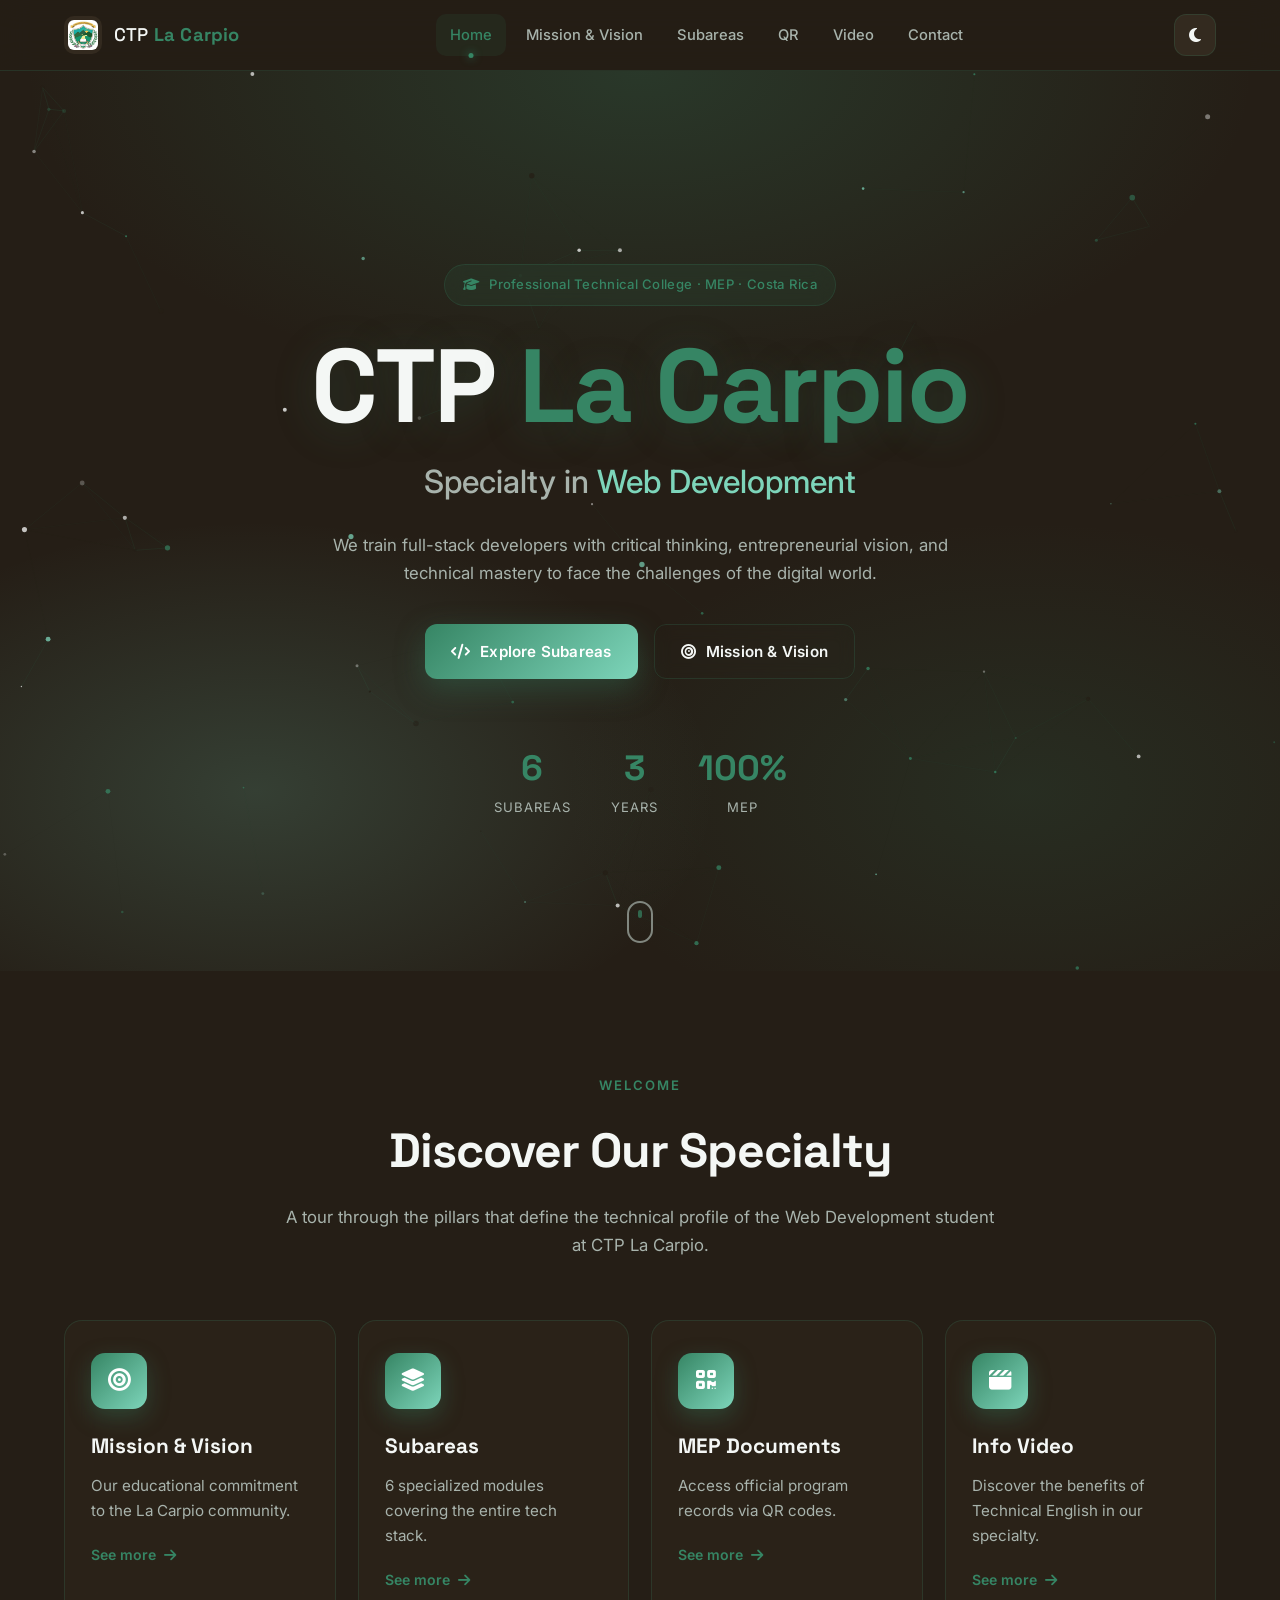
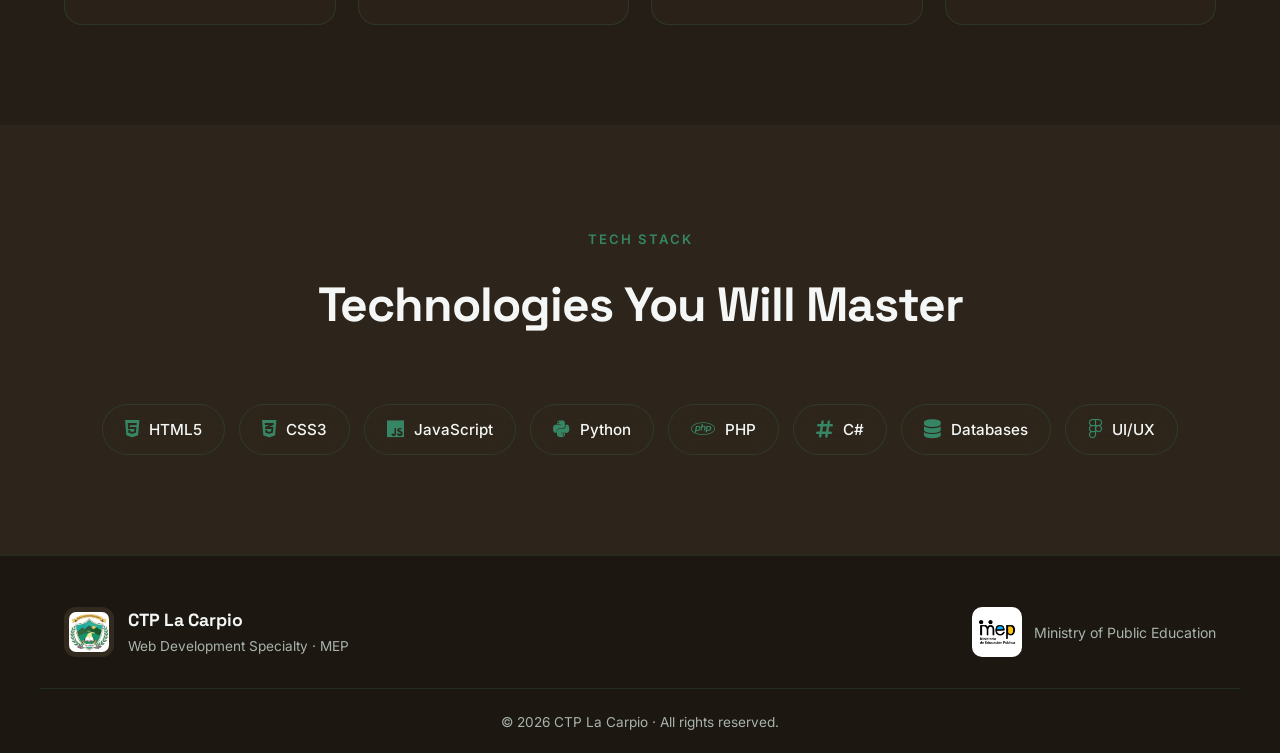
==== index.html @ 750e6f12 "main" ====
<!DOCTYPE html>
<html lang="en" data-theme="dark">
<head>
  <meta charset="UTF-8" />
  <meta name="viewport" content="width=device-width, initial-scale=1.0" />
  <meta name="description" content="CTP La Carpio — Web Development Specialty. Excellence in technical professional education in Costa Rica, certified by MEP." />
  <title>CTP La Carpio · Web Development</title>

  <!-- Safety Script: Forces content to show if AOS fails to load -->
  <script>document.documentElement.className += ' js-loaded';</script>
  <style>
    /* If AOS never initializes, make elements visible */
    html.js-loaded:not(.aos-init) [data-aos] { opacity: 1 !important; transform: none !important; }
  </style>

  <!-- Fonts -->
  <link rel="preconnect" href="https://fonts.googleapis.com" />
  <link rel="preconnect" href="https://fonts.gstatic.com" crossorigin />
  <link href="https://fonts.googleapis.com/css2?family=Inter:wght@300;400;500;600;700;800;900&family=Space+Grotesk:wght@500;700&display=swap" rel="stylesheet" />

  <!-- Font Awesome -->
  <link rel="stylesheet" href="https://cdnjs.cloudflare.com/ajax/libs/font-awesome/6.5.1/css/all.min.css" />

  <!-- AOS -->
  <link rel="stylesheet" href="https://unpkg.com/aos@2.3.1/dist/aos.css" />

  <link rel="stylesheet" href="css/style.css" />
</head>
<body>

  <!-- ============ NAVBAR ============ -->
  <header class="navbar" id="navbar">
    <div class="container nav-inner">
      <a href="index.html" class="brand">
        <img src="assets/logo-placeholder.png" alt="CTP La Carpio" class="brand-logo" onerror="this.style.display='none'"/>
        <span class="brand-text">CTP <strong>La Carpio</strong></span>
      </a>

      <nav class="nav-links" id="navLinks">
        <a href="index.html" class="nav-link active">Home</a>
        <a href="mision-vision.html" class="nav-link">Mission & Vision</a>
        <a href="subareas.html" class="nav-link">Subareas</a>
        <a href="qr.html" class="nav-link">QR</a>
        <a href="video.html" class="nav-link">Video</a>
        <a href="contacto.html" class="nav-link">Contact</a>
      </nav>

      <div class="nav-actions">
        <button class="theme-toggle" id="themeToggle" aria-label="Toggle theme">
          <i class="fa-solid fa-moon"></i>
        </button>
        <button class="hamburger" id="hamburger" aria-label="Menu">
          <span></span><span></span><span></span>
        </button>
      </div>
    </div>
  </header>

  <!-- ============ HERO ============ -->
  <section class="hero">
    <canvas id="particles" class="particles"></canvas>
    <div class="hero-gradient"></div>

    <div class="container hero-content">
      <p class="hero-eyebrow" data-aos="fade-down">
        <i class="fa-solid fa-graduation-cap"></i>
        Professional Technical College · MEP · Costa Rica
      </p>

      <h1 class="hero-title" data-aos="fade-up" data-aos-delay="100">
        CTP <span class="accent">La Carpio</span>
      </h1>

      <p class="hero-specialty" data-aos="fade-up" data-aos-delay="200">
        Specialty in <span class="accent-soft">Web Development</span>
      </p>

      <p class="hero-desc" data-aos="fade-up" data-aos-delay="300">
        We train full-stack developers with critical thinking, entrepreneurial vision, 
        and technical mastery to face the challenges of the digital world.
      </p>

      <div class="hero-cta" data-aos="fade-up" data-aos-delay="400">
        <a href="subareas.html" class="btn btn-primary">
          <i class="fa-solid fa-code"></i> Explore Subareas
        </a>
        <a href="mision-vision.html" class="btn btn-ghost">
          <i class="fa-solid fa-bullseye"></i> Mission & Vision
        </a>
      </div>

      <div class="hero-stats" data-aos="fade-up" data-aos-delay="500">
        <div class="stat"><span class="stat-num">6</span><span class="stat-label">Subareas</span></div>
        <div class="stat"><span class="stat-num">3</span><span class="stat-label">Years</span></div>
        <div class="stat"><span class="stat-num">100%</span><span class="stat-label">MEP</span></div>
      </div>
    </div>

    <div class="scroll-indicator">
      <span></span>
    </div>
  </section>

  <!-- ============ EXPLORE SECTION ============ -->
  <section class="section">
    <div class="container">
      <div class="section-head" data-aos="fade-up">
        <p class="kicker">Welcome</p>
        <h2 class="section-title">Discover Our Specialty</h2>
        <p class="section-sub">A tour through the pillars that define the technical profile of the Web Development student at CTP La Carpio.</p>
      </div>

      <div class="explore-grid">
        <a href="mision-vision.html" class="explore-card" data-aos="fade-up" data-aos-delay="0">
          <div class="explore-icon"><i class="fa-solid fa-bullseye"></i></div>
          <h3>Mission & Vision</h3>
          <p>Our educational commitment to the La Carpio community.</p>
          <span class="explore-link">See more <i class="fa-solid fa-arrow-right"></i></span>
        </a>
        <a href="subareas.html" class="explore-card" data-aos="fade-up" data-aos-delay="100">
          <div class="explore-icon"><i class="fa-solid fa-layer-group"></i></div>
          <h3>Subareas</h3>
          <p>6 specialized modules covering the entire tech stack.</p>
          <span class="explore-link">See more <i class="fa-solid fa-arrow-right"></i></span>
        </a>
        <a href="qr.html" class="explore-card" data-aos="fade-up" data-aos-delay="200">
          <div class="explore-icon"><i class="fa-solid fa-qrcode"></i></div>
          <h3>MEP Documents</h3>
          <p>Access official program records via QR codes.</p>
          <span class="explore-link">See more <i class="fa-solid fa-arrow-right"></i></span>
        </a>
        <a href="video.html" class="explore-card" data-aos="fade-up" data-aos-delay="300">
          <div class="explore-icon"><i class="fa-solid fa-clapperboard"></i></div>
          <h3>Info Video</h3>
          <p>Discover the benefits of Technical English in our specialty.</p>
          <span class="explore-link">See more <i class="fa-solid fa-arrow-right"></i></span>
        </a>
      </div>
    </div>
  </section>

  <!-- ============ TECH STACK ============ -->
  <section class="section section-alt">
    <div class="container">
      <div class="section-head" data-aos="fade-up">
        <p class="kicker">Tech Stack</p>
        <h2 class="section-title">Technologies You Will Master</h2>
      </div>
      <div class="tech-grid">
        <div class="tech-pill" data-aos="zoom-in" data-aos-delay="0"><i class="fa-brands fa-html5"></i> HTML5</div>
        <div class="tech-pill" data-aos="zoom-in" data-aos-delay="50"><i class="fa-brands fa-css3-alt"></i> CSS3</div>
        <div class="tech-pill" data-aos="zoom-in" data-aos-delay="100"><i class="fa-brands fa-js"></i> JavaScript</div>
        <div class="tech-pill" data-aos="zoom-in" data-aos-delay="150"><i class="fa-brands fa-python"></i> Python</div>
        <div class="tech-pill" data-aos="zoom-in" data-aos-delay="200"><i class="fa-brands fa-php"></i> PHP</div>
        <div class="tech-pill" data-aos="zoom-in" data-aos-delay="250"><i class="fa-solid fa-hashtag"></i> C#</div>
        <div class="tech-pill" data-aos="zoom-in" data-aos-delay="300"><i class="fa-solid fa-database"></i> Databases</div>
        <div class="tech-pill" data-aos="zoom-in" data-aos-delay="350"><i class="fa-brands fa-figma"></i> UI/UX</div>
      </div>
    </div>
  </section>

  <!-- ============ FOOTER ============ -->
  <footer class="footer">
    <div class="container footer-inner">
      <div class="footer-brand">
        <img src="assets/logo-placeholder.png" alt="CTP La Carpio" class="footer-logo" onerror="this.style.display='none'"/>
        <div>
          <p class="footer-title">CTP La Carpio</p>
          <p class="footer-sub">Web Development Specialty · MEP</p>
        </div>
      </div>
      <div class="footer-mep">
        <img src="assets/mep-logo-placeholder.png" alt="MEP" class="mep-logo" onerror="this.style.display='none'"/>
        <span>Ministry of Public Education</span>
      </div>
    </div>
    <div class="footer-bottom">
      <p>© <span id="year"></span> CTP La Carpio · All rights reserved.</p>
    </div>
  </footer>

  <script src="https://unpkg.com/aos@2.3.1/dist/aos.js"></script>
  <script src="js/main.js"></script>
</body>
</html>
---- css/style.css ----
/* ============================================================
   CTP La Carpio — Desarrollo Web
   Stylesheet · Dark/Light · Glassmorphism · Responsive
   Custom Palette: Main #368564, Dark #251e16, Mint #7dd5ba
   Light Mode Background: #e9e7cc
   ============================================================ */

/* -------- Variables -------- */
:root {
  /* Dark Mode (Default) */
  --bg: #251e16;
  --bg-alt: #2d251b;
  --bg-soft: #332a1f;
  --card-bg: rgba(48, 39, 29, 0.55);
  --card-border: rgba(54, 133, 100, 0.22);
  --card-hover-border: rgba(54, 133, 100, 0.55);
  --text: #f4f7f5;
  --text-muted: #a8b3ac;
  --accent: #368564;       /* MAIN COLOR */
  --accent-soft: #7dd5ba;  /* Soft mint for gradients */
  --accent-glow: rgba(54, 133, 100, 0.35);
  --navbar-bg: rgba(37, 30, 22, 0.72);
  --footer-bg: rgba(28, 23, 17, 0.92);
  --shadow: 0 18px 50px rgba(0, 0, 0, 0.45);
  --shadow-hover: 0 22px 60px rgba(54, 133, 100, 0.20);
  --blur: 16px;
  --radius: 18px;
  --radius-sm: 12px;
  --max: 1200px;
  --ease: cubic-bezier(0.22, 1, 0.36, 1);
}

[data-theme="light"] {
  /* Light Mode */
  --bg: #e9e7cc;           /* MAIN LIGHT BACKGROUND */
  --bg-alt: #f2f0e0;       /* Slightly lighter beige for alternating sections */
  --bg-soft: #dfdccb;      /* Slightly darker beige for pills/inputs */
  --card-bg: rgba(255, 255, 250, 0.65); /* Warm white glass */
  --card-border: rgba(54, 133, 100, 0.25);
  --card-hover-border: rgba(54, 133, 100, 0.55);
  --text: #251e16;         /* Dark brown text */
  --text-muted: #5b6560;
  --accent: #368564;       /* MAIN COLOR */
  --accent-soft: #7dd5ba;  /* Soft mint for gradients */
  --accent-glow: rgba(54, 133, 100, 0.25);
  --navbar-bg: rgba(233, 231, 204, 0.75); /* Beige glass navbar */
  --footer-bg: rgba(223, 220, 203, 0.95);
  --shadow: 0 14px 40px rgba(37, 30, 22, 0.10);
  --shadow-hover: 0 20px 50px rgba(54, 133, 100, 0.14);
}

/* -------- Reset -------- */
*, *::before, *::after { box-sizing: border-box; margin: 0; padding: 0; }

html { scroll-behavior: smooth; }

body {
  font-family: 'Inter', system-ui, -apple-system, sans-serif;
  background: var(--bg);
  color: var(--text);
  line-height: 1.65;
  overflow-x: hidden;
  transition: background 0.45s var(--ease), color 0.45s var(--ease);
  -webkit-font-smoothing: antialiased;
}

a { color: inherit; text-decoration: none; }
img { max-width: 100%; display: block; }
button { font-family: inherit; cursor: pointer; border: none; background: none; color: inherit; }
ul { list-style: none; }

/* -------- Layout -------- */
.container {
  width: 100%;
  max-width: var(--max);
  margin: 0 auto;
  padding: 0 24px;
}
.container-narrow { max-width: 880px; }

.accent { color: var(--accent); }
.accent-soft { color: var(--accent-soft); }

/* ============================================================
   NAVBAR
   ============================================================ */
.navbar {
  position: sticky;
  top: 0;
  z-index: 1000;
  background: var(--navbar-bg);
  backdrop-filter: blur(var(--blur));
  -webkit-backdrop-filter: blur(var(--blur));
  border-bottom: 1px solid var(--card-border);
  transition: background 0.45s var(--ease), border-color 0.45s var(--ease);
}

.nav-inner {
  display: flex;
  align-items: center;
  justify-content: space-between;
  padding: 14px 24px;
  gap: 20px;
}

.brand {
  display: flex;
  align-items: center;
  gap: 12px;
  font-family: 'Space Grotesk', sans-serif;
  font-size: 1.15rem;
  font-weight: 500;
  letter-spacing: 0.2px;
}
.brand-logo {
  width: 38px; height: 38px;
  object-fit: contain;
  border-radius: 10px;
  background: var(--bg-soft);
  padding: 4px;
}
.brand-text strong { color: var(--accent); font-weight: 700; }

.nav-links {
  display: flex;
  gap: 6px;
  align-items: center;
}
.nav-link {
  padding: 9px 14px;
  border-radius: 10px;
  font-size: 0.92rem;
  font-weight: 500;
  color: var(--text-muted);
  position: relative;
  transition: color 0.25s var(--ease), background 0.25s var(--ease);
}
.nav-link:hover { color: var(--text); background: var(--bg-soft); }
.nav-link.active {
  color: var(--accent);
  background: rgba(54, 133, 100, 0.1);
}
.nav-link.active::after {
  content: '';
  position: absolute;
  bottom: -2px; left: 50%;
  transform: translateX(-50%);
  width: 5px; height: 5px;
  border-radius: 50%;
  background: var(--accent);
  box-shadow: 0 0 8px var(--accent);
}

.nav-actions {
  display: flex;
  align-items: center;
  gap: 10px;
}

.theme-toggle {
  width: 42px; height: 42px;
  border-radius: 12px;
  display: grid;
  place-items: center;
  background: var(--bg-soft);
  border: 1px solid var(--card-border);
  color: var(--text);
  font-size: 1rem;
  transition: transform 0.3s var(--ease), background 0.3s, border-color 0.3s;
}
.theme-toggle:hover {
  transform: rotate(15deg) scale(1.06);
  border-color: var(--card-hover-border);
  color: var(--accent);
}

.hamburger {
  display: none;
  flex-direction: column;
  gap: 5px;
  width: 42px; height: 42px;
  align-items: center;
  justify-content: center;
  border-radius: 12px;
  background: var(--bg-soft);
  border: 1px solid var(--card-border);
}
.hamburger span {
  width: 20px; height: 2px;
  background: var(--text);
  border-radius: 2px;
  transition: transform 0.3s var(--ease), opacity 0.3s;
}
.hamburger.open span:nth-child(1) { transform: translateY(7px) rotate(45deg); }
.hamburger.open span:nth-child(2) { opacity: 0; }
.hamburger.open span:nth-child(3) { transform: translateY(-7px) rotate(-45deg); }

/* ============================================================
   HERO (index)
   ============================================================ */
.hero {
  position: relative;
  min-height: 100vh;
  display: flex;
  align-items: center;
  justify-content: center;
  text-align: center;
  overflow: hidden;
  background: var(--bg);
}
.particles {
  position: absolute;
  inset: 0;
  width: 100%; height: 100%;
  z-index: 1;
}
.hero-gradient {
  position: absolute;
  inset: 0;
  z-index: 0;
  background:
    radial-gradient(ellipse 80% 60% at 50% 0%, rgba(54, 133, 100, 0.25), transparent 60%),
    radial-gradient(ellipse 60% 50% at 20% 80%, rgba(125, 213, 186, 0.18), transparent 60%),
    radial-gradient(ellipse 60% 50% at 80% 80%, rgba(54, 133, 100, 0.15), transparent 60%);
  animation: gradientShift 14s ease-in-out infinite alternate;
}
@keyframes gradientShift {
  0%   { transform: scale(1) translate(0, 0); }
  100% { transform: scale(1.15) translate(-2%, 2%); }
}

.hero-content {
  position: relative;
  z-index: 5;
  padding: 100px 24px 60px;
}
.hero-eyebrow {
  display: inline-flex;
  align-items: center;
  gap: 10px;
  padding: 9px 18px;
  border-radius: 100px;
  font-size: 0.82rem;
  font-weight: 500;
  color: var(--accent);
  background: rgba(54, 133, 100, 0.1);
  border: 1px solid var(--card-border);
  backdrop-filter: blur(10px);
  margin-bottom: 28px;
  letter-spacing: 0.3px;
}

.hero-title {
  font-family: 'Space Grotesk', sans-serif;
  font-size: clamp(3rem, 10vw, 6.5rem);
  font-weight: 700;
  line-height: 1;
  letter-spacing: -2px;
  margin-bottom: 18px;
  text-shadow: 0 6px 40px rgba(54, 133, 100, 0.25);
}
.hero-specialty {
  font-size: clamp(1.2rem, 3.5vw, 2rem);
  font-weight: 500;
  color: var(--text-muted);
  margin-bottom: 24px;
}
.hero-desc {
  max-width: 620px;
  margin: 0 auto 36px;
  color: var(--text-muted);
  font-size: 1.05rem;
}
.hero-cta {
  display: flex;
  gap: 16px;
  justify-content: center;
  flex-wrap: wrap;
  margin-bottom: 60px;
}

/* Buttons */
.btn {
  display: inline-flex;
  align-items: center;
  gap: 10px;
  padding: 14px 26px;
  border-radius: 12px;
  font-size: 0.95rem;
  font-weight: 600;
  letter-spacing: 0.2px;
  transition: transform 0.3s var(--ease), box-shadow 0.3s, background 0.3s;
}
.btn-primary {
  background: linear-gradient(135deg, var(--accent), var(--accent-soft));
  color: #ffffff;
  box-shadow: 0 10px 30px var(--accent-glow);
}
.btn-primary:hover {
  transform: translateY(-3px);
  box-shadow: 0 16px 40px var(--accent-glow);
}
.btn-ghost {
  background: transparent;
  color: var(--text);
  border: 1px solid var(--card-border);
  backdrop-filter: blur(8px);
}
.btn-ghost:hover {
  transform: translateY(-3px);
  border-color: var(--accent);
  color: var(--accent);
}

/* Hero stats */
.hero-stats {
  display: flex;
  gap: 40px;
  justify-content: center;
  flex-wrap: wrap;
}
.stat { display: flex; flex-direction: column; align-items: center; }
.stat-num {
  font-family: 'Space Grotesk', sans-serif;
  font-size: 2.2rem;
  font-weight: 700;
  color: var(--accent);
}
.stat-label {
  font-size: 0.82rem;
  color: var(--text-muted);
  text-transform: uppercase;
  letter-spacing: 1px;
}

/* Scroll indicator */
.scroll-indicator {
  position: absolute;
  bottom: 28px;
  left: 50%;
  transform: translateX(-50%);
  z-index: 5;
  width: 26px; height: 42px;
  border: 2px solid var(--text-muted);
  border-radius: 100px;
  display: flex;
  justify-content: center;
  padding-top: 7px;
  opacity: 0.7;
}
.scroll-indicator span {
  width: 4px; height: 8px;
  background: var(--accent);
  border-radius: 4px;
  animation: scrollDot 1.6s infinite;
}
@keyframes scrollDot {
  0%   { transform: translateY(0); opacity: 1; }
  100% { transform: translateY(14px); opacity: 0; }
}

/* ============================================================
   SECTIONS
   ============================================================ */
.section { padding: 100px 0; position: relative; }
.section-alt { background: var(--bg-alt); }

.section-head {
  text-align: center;
  margin-bottom: 60px;
  max-width: 720px;
  margin-left: auto;
  margin-right: auto;
}
.kicker {
  display: inline-flex;
  align-items: center;
  gap: 8px;
  color: var(--accent);
  font-size: 0.82rem;
  font-weight: 600;
  letter-spacing: 2px;
  text-transform: uppercase;
  margin-bottom: 14px;
}
.section-title {
  font-family: 'Space Grotesk', sans-serif;
  font-size: clamp(2rem, 5vw, 3rem);
  font-weight: 700;
  letter-spacing: -1px;
  margin-bottom: 14px;
}
.section-sub { color: var(--text-muted); font-size: 1.05rem; }

/* ============================================================
   EXPLORE GRID (index)
   ============================================================ */
.explore-grid {
  display: grid;
  grid-template-columns: repeat(auto-fit, minmax(250px, 1fr));
  gap: 22px;
}
.explore-card {
  background: var(--card-bg);
  border: 1px solid var(--card-border);
  border-radius: var(--radius);
  padding: 32px 26px;
  backdrop-filter: blur(var(--blur));
  -webkit-backdrop-filter: blur(var(--blur));
  transition: transform 0.4s var(--ease), border-color 0.4s, box-shadow 0.4s;
  position: relative;
  overflow: hidden;
}
.explore-card::before {
  content: '';
  position: absolute;
  inset: 0;
  background: linear-gradient(135deg, rgba(54, 133, 100, 0.08), transparent 60%);
  opacity: 0;
  transition: opacity 0.4s;
}
.explore-card:hover {
  transform: translateY(-6px) scale(1.015);
  border-color: var(--card-hover-border);
  box-shadow: var(--shadow-hover);
}
.explore-card:hover::before { opacity: 1; }
.explore-icon {
  width: 56px; height: 56px;
  border-radius: 14px;
  display: grid;
  place-items: center;
  background: linear-gradient(135deg, var(--accent), var(--accent-soft));
  color: #fff;
  font-size: 1.4rem;
  margin-bottom: 20px;
  box-shadow: 0 8px 22px var(--accent-glow);
}
.explore-card h3 {
  font-family: 'Space Grotesk', sans-serif;
  font-size: 1.3rem;
  margin-bottom: 10px;
}
.explore-card p { color: var(--text-muted); font-size: 0.95rem; margin-bottom: 18px; }
.explore-link {
  color: var(--accent);
  font-weight: 600;
  font-size: 0.88rem;
  display: inline-flex;
  align-items: center;
  gap: 8px;
  transition: gap 0.3s var(--ease);
}
.explore-card:hover .explore-link { gap: 14px; }

/* Tech pills */
.tech-grid {
  display: flex;
  flex-wrap: wrap;
  gap: 14px;
  justify-content: center;
}
.tech-pill {
  display: inline-flex;
  align-items: center;
  gap: 10px;
  padding: 12px 22px;
  border-radius: 100px;
  background: var(--card-bg);
  border: 1px solid var(--card-border);
  font-weight: 500;
  font-size: 0.95rem;
  backdrop-filter: blur(10px);
  transition: transform 0.3s var(--ease), border-color 0.3s, color 0.3s;
}
.tech-pill i { color: var(--accent); font-size: 1.2rem; }
.tech-pill:hover {
  transform: translateY(-4px) scale(1.05);
  border-color: var(--accent);
  color: var(--accent);
}

/* ============================================================
   PAGE HERO (sub-pages)
   ============================================================ */
.page-hero {
  padding: 140px 0 70px;
  text-align: center;
  background: var(--bg);
  position: relative;
  overflow: hidden;
}
.page-hero::before {
  content: '';
  position: absolute;
  inset: 0;
  background: radial-gradient(ellipse 70% 50% at 50% 0%, rgba(54, 133, 100, 0.18), transparent 70%);
  pointer-events: none;
}
.page-hero .container { position: relative; z-index: 1; }
.page-title {
  font-family: 'Space Grotesk', sans-serif;
  font-size: clamp(2.2rem, 6vw, 4rem);
  font-weight: 700;
  letter-spacing: -1.5px;
  margin: 8px 0 14px;
}
.page-sub {
  color: var(--text-muted);
  font-size: 1.1rem;
  max-width: 620px;
  margin: 0 auto;
}

/* ============================================================
   MISIÓN / VISIÓN
   ============================================================ */
.mv-grid {
  display: grid;
  grid-template-columns: repeat(auto-fit, minmax(320px, 1fr));
  gap: 28px;
  margin-bottom: 70px;
}
.mv-card {
  background: var(--card-bg);
  border: 1px solid var(--card-border);
  border-radius: var(--radius);
  padding: 40px 34px;
  backdrop-filter: blur(var(--blur));
  -webkit-backdrop-filter: blur(var(--blur));
  position: relative;
  overflow: hidden;
  transition: transform 0.4s var(--ease), border-color 0.4s, box-shadow 0.4s;
}
.mv-card::before {
  content: '';
  position: absolute;
  top: 0; left: 0;
  width: 100%; height: 4px;
  background: linear-gradient(90deg, var(--accent), var(--accent-soft));
  transform: scaleX(0);
  transform-origin: left;
  transition: transform 0.5s var(--ease);
}
.mv-card:hover::before { transform: scaleX(1); }
.mv-card:hover {
  transform: translateY(-6px);
  border-color: var(--card-hover-border);
  box-shadow: var(--shadow-hover);
}
.mv-icon {
  width: 70px; height: 70px;
  border-radius: 18px;
  display: grid;
  place-items: center;
  background: linear-gradient(135deg, var(--accent), var(--accent-soft));
  color: #fff;
  font-size: 1.7rem;
  margin-bottom: 24px;
  box-shadow: 0 12px 30px var(--accent-glow);
}
.mv-title {
  font-family: 'Space Grotesk', sans-serif;
  font-size: 1.8rem;
  margin-bottom: 16px;
}
.mv-text {
  color: var(--text-muted);
  font-size: 1.05rem;
  line-height: 1.75;
  margin-bottom: 22px;
}
.mv-tags {
  display: flex;
  flex-wrap: wrap;
  gap: 8px;
}
.mv-tags span {
  font-size: 0.78rem;
  padding: 6px 12px;
  border-radius: 100px;
  background: var(--bg-soft);
  color: var(--accent);
  border: 1px solid var(--card-border);
  font-weight: 500;
}

.values { text-align: center; }
.values-title {
  font-family: 'Space Grotesk', sans-serif;
  font-size: 1.6rem;
  margin-bottom: 30px;
}
.values-grid {
  display: grid;
  grid-template-columns: repeat(auto-fit, minmax(160px, 1fr));
  gap: 16px;
  max-width: 900px;
  margin: 0 auto;
}
.value-item {
  display: flex;
  flex-direction: column;
  align-items: center;
  gap: 10px;
  padding: 24px 14px;
  border-radius: var(--radius-sm);
  background: var(--card-bg);
  border: 1px solid var(--card-border);
  backdrop-filter: blur(10px);
  transition: transform 0.3s var(--ease), border-color 0.3s;
}
.value-item:hover {
  transform: translateY(-4px);
  border-color: var(--accent);
}
.value-item i {
  font-size: 1.6rem;
  color: var(--accent);
}
.value-item span {
  font-weight: 500;
  font-size: 0.95rem;
}

/* ============================================================
   SUBÁREAS
   ============================================================ */
.subareas-grid {
  display: grid;
  grid-template-columns: repeat(auto-fit, minmax(300px, 1fr));
  gap: 24px;
}
.subarea-card {
  background: var(--card-bg);
  border: 1px solid var(--card-border);
  border-radius: var(--radius);
  padding: 36px 28px;
  backdrop-filter: blur(var(--blur));
  -webkit-backdrop-filter: blur(var(--blur));
  position: relative;
  overflow: hidden;
  transition: transform 0.4s var(--ease), border-color 0.4s, box-shadow 0.4s;
}
.subarea-card::after {
  content: '';
  position: absolute;
  top: -40%; right: -20%;
  width: 220px; height: 220px;
  background: radial-gradient(circle, var(--accent-glow), transparent 70%);
  opacity: 0;
  transition: opacity 0.5s var(--ease);
  pointer-events: none;
}
.subarea-card:hover::after { opacity: 1; }
.subarea-card:hover {
  transform: translateY(-8px) scale(1.02);
  border-color: var(--card-hover-border);
  box-shadow: var(--shadow-hover);
}
.subarea-num {
  position: absolute;
  top: 20px; right: 24px;
  font-family: 'Space Grotesk', sans-serif;
  font-size: 3.5rem;
  font-weight: 700;
  color: var(--accent);
  opacity: 0.15;
  line-height: 1;
}
.subarea-icon {
  width: 60px; height: 60px;
  border-radius: 16px;
  display: grid;
  place-items: center;
  background: linear-gradient(135deg, var(--accent), var(--accent-soft));
  color: #fff;
  font-size: 1.5rem;
  margin-bottom: 22px;
  box-shadow: 0 10px 26px var(--accent-glow);
  position: relative;
  z-index: 1;
}
.subarea-title {
  font-family: 'Space Grotesk', sans-serif;
  font-size: 1.25rem;
  margin-bottom: 12px;
  line-height: 1.3;
}
.subarea-desc {
  color: var(--text-muted);
  font-size: 0.96rem;
  margin-bottom: 18px;
  position: relative;
  z-index: 1;
}
.subarea-tags {
  display: flex;
  flex-wrap: wrap;
  gap: 7px;
}
.subarea-tags span {
  font-size: 0.74rem;
  padding: 5px 10px;
  border-radius: 100px;
  background: var(--bg-soft);
  color: var(--accent);
  border: 1px solid var(--card-border);
  font-weight: 500;
}

/* ============================================================
   QR PAGE
   ============================================================ */
.qr-grid {
  display: grid;
  grid-template-columns: repeat(auto-fit, minmax(240px, 1fr));
  gap: 26px;
  margin-bottom: 50px;
}
.qr-card {
  background: var(--card-bg);
  border: 1px solid var(--card-border);
  border-radius: var(--radius);
  padding: 28px 22px;
  text-align: center;
  backdrop-filter: blur(var(--blur));
  -webkit-backdrop-filter: blur(var(--blur));
  transition: transform 0.4s var(--ease), border-color 0.4s, box-shadow 0.4s;
}
.qr-card:hover {
  transform: translateY(-6px) scale(1.02);
  border-color: var(--card-hover-border);
  box-shadow: var(--shadow-hover);
}
.qr-img-wrap {
  width: 100%;
  aspect-ratio: 1 / 1;
  max-width: 220px;
  margin: 0 auto 20px;
  border-radius: var(--radius-sm);
  overflow: hidden;
  background: #fff;
  padding: 14px;
  box-shadow: 0 8px 22px rgba(0,0,0,0.18);
  transition: transform 0.4s var(--ease);
}
.qr-card:hover .qr-img-wrap { transform: rotate(-2deg) scale(1.04); }
.qr-img-wrap img {
  width: 100%; height: 100%;
  object-fit: contain;
}
.qr-title {
  font-family: 'Space Grotesk', sans-serif;
  font-size: 1.2rem;
  margin-bottom: 10px;
}
.qr-note {
  color: var(--text-muted);
  font-size: 0.9rem;
  margin-bottom: 16px;
  line-height: 1.55;
}
.qr-link {
  display: inline-flex;
  align-items: center;
  gap: 8px;
  font-size: 0.85rem;
  font-weight: 600;
  color: var(--accent);
  padding: 8px 14px;
  border-radius: 100px;
  background: rgba(54, 133, 100, 0.08);
  transition: background 0.3s, gap 0.3s;
}
.qr-link:hover { background: rgba(54, 133, 100, 0.16); gap: 12px; }

.qr-info {
  display: flex;
  gap: 16px;
  align-items: flex-start;
  padding: 22px 26px;
  background: var(--card-bg);
  border: 1px solid var(--card-border);
  border-left: 4px solid var(--accent);
  border-radius: var(--radius-sm);
  backdrop-filter: blur(10px);
}
.qr-info i { color: var(--accent); font-size: 1.3rem; margin-top: 2px; }
.qr-info p { color: var(--text-muted); font-size: 0.95rem; }

/* ============================================================
   VIDEO PAGE
   ============================================================ */
.video-wrap {
  position: relative;
  border-radius: var(--radius);
  overflow: hidden;
  box-shadow: var(--shadow);
  border: 1px solid var(--card-border);
  background: #000;
}
.video-player {
  width: 100%;
  display: block;
  aspect-ratio: 16 / 9;
  background: #000;
}

.video-info {
  margin-top: 40px;
  padding: 36px;
  background: var(--card-bg);
  border: 1px solid var(--card-border);
  border-radius: var(--radius);
  backdrop-filter: blur(var(--blur));
  -webkit-backdrop-filter: blur(var(--blur));
}
.video-info-title {
  font-family: 'Space Grotesk', sans-serif;
  font-size: 1.6rem;
  margin-bottom: 18px;
  line-height: 1.3;
}
.video-info-text {
  color: var(--text-muted);
  font-size: 1.02rem;
  margin-bottom: 16px;
  line-height: 1.75;
}
.video-info-text strong { color: var(--accent); }

.video-benefits {
  display: grid;
  grid-template-columns: repeat(auto-fit, minmax(220px, 1fr));
  gap: 14px;
  margin-top: 24px;
}
.benefit {
  display: flex;
  align-items: center;
  gap: 12px;
  padding: 14px 16px;
  border-radius: var(--radius-sm);
  background: var(--bg-soft);
  border: 1px solid var(--card-border);
  font-weight: 500;
  font-size: 0.92rem;
}
.benefit i { color: var(--accent); font-size: 1.1rem; }

/* ============================================================
   CONTACTO
   ============================================================ */
.contact-layout {
  display: grid;
  grid-template-columns: 360px 1fr;
  gap: 36px;
  margin-bottom: 50px;
}
.glass {
  background: var(--card-bg);
  border: 1px solid var(--card-border);
  backdrop-filter: blur(var(--blur));
  -webkit-backdrop-filter: blur(var(--blur));
}

.contact-card {
  padding: 36px 30px;
  border-radius: var(--radius);
  text-align: center;
  position: relative;
  overflow: hidden;
}
.contact-card::before {
  content: '';
  position: absolute;
  top: -50%; left: -50%;
  width: 200%; height: 200%;
  background: radial-gradient(circle, var(--accent-glow), transparent 60%);
  opacity: 0.15;
  pointer-events: none;
}
.contact-avatar {
  width: 100px; height: 100px;
  margin: 0 auto 20px;
  border-radius: 50%;
  background: linear-gradient(135deg, var(--accent), var(--accent-soft));
  display: grid;
  place-items: center;
  overflow: hidden;
  box-shadow: 0 12px 30px var(--accent-glow);
  position: relative;
  z-index: 1;
}
.contact-avatar img { width: 100%; height: 100%; object-fit: cover; }
.contact-avatar-fallback {
  width: 100%; height: 100%;
  display: grid; place-items: center;
  color: #fff;
  font-size: 2.4rem;
}
.contact-name {
  font-family: 'Space Grotesk', sans-serif;
  font-size: 1.5rem;
  margin-bottom: 4px;
}
.contact-role { color: var(--accent); font-weight: 600; font-size: 0.92rem; margin-bottom: 4px; }
.contact-specialty { color: var(--text-muted); font-size: 0.9rem; margin-bottom: 24px; }

.contact-list {
  text-align: left;
  display: flex;
  flex-direction: column;
  gap: 16px;
  margin-bottom: 26px;
  position: relative;
  z-index: 1;
}
.contact-list li {
  display: flex;
  gap: 14px;
  align-items: flex-start;
}
.contact-ic {
  flex-shrink: 0;
  width: 40px; height: 40px;
  border-radius: 10px;
  background: var(--bg-soft);
  border: 1px solid var(--card-border);
  display: grid;
  place-items: center;
  color: var(--accent);
  font-size: 1rem;
}
.contact-list strong {
  display: block;
  font-size: 0.82rem;
  text-transform: uppercase;
  letter-spacing: 0.6px;
  color: var(--text-muted);
  margin-bottom: 2px;
}
.contact-list p { font-size: 0.95rem; }

.contact-socials {
  display: flex;
  gap: 10px;
  justify-content: center;
  position: relative;
  z-index: 1;
}
.social-ic {
  width: 42px; height: 42px;
  border-radius: 12px;
  background: var(--bg-soft);
  border: 1px solid var(--card-border);
  display: grid;
  place-items: center;
  color: var(--text-muted);
  transition: transform 0.3s var(--ease), color 0.3s, border-color 0.3s;
}
.social-ic:hover {
  transform: translateY(-3px);
  color: var(--accent);
  border-color: var(--accent);
}

.contact-info-title {
  font-family: 'Space Grotesk', sans-serif;
  font-size: 1.8rem;
  margin-bottom: 18px;
}
.contact-info p {
  color: var(--text-muted);
  font-size: 1rem;
  margin-bottom: 16px;
  line-height: 1.75;
}
.contact-info p strong { color: var(--accent); }

.contact-features {
  margin-top: 28px;
  display: flex;
  flex-direction: column;
  gap: 18px;
}
.feature {
  display: flex;
  gap: 16px;
  align-items: flex-start;
  padding: 20px;
  border-radius: var(--radius-sm);
  background: var(--card-bg);
  border: 1px solid var(--card-border);
  backdrop-filter: blur(10px);
  transition: transform 0.3s var(--ease), border-color 0.3s;
}
.feature:hover {
  transform: translateX(6px);
  border-color: var(--accent);
}
.feature i {
  flex-shrink: 0;
  width: 44px; height: 44px;
  border-radius: 12px;
  display: grid;
  place-items: center;
  background: linear-gradient(135deg, var(--accent), var(--accent-soft));
  color: #fff;
  font-size: 1.1rem;
}
.feature h4 {
  font-family: 'Space Grotesk', sans-serif;
  font-size: 1.05rem;
  margin-bottom: 4px;
}
.feature p { color: var(--text-muted); font-size: 0.9rem; margin: 0; }

.map-wrap {
  border-radius: var(--radius);
  overflow: hidden;
  border: 1px solid var(--card-border);
  box-shadow: var(--shadow);
  height: 380px;
}
.map-wrap iframe { width: 100%; height: 100%; border: 0; filter: grayscale(0.3) contrast(1.05); }

/* ============================================================
   FOOTER
   ============================================================ */
.footer {
  background: var(--footer-bg);
  border-top: 1px solid var(--card-border);
  padding: 50px 0 20px;
  transition: background 0.45s var(--ease), border-color 0.45s;
}
.footer-inner {
  display: flex;
  justify-content: space-between;
  align-items: center;
  flex-wrap: wrap;
  gap: 24px;
  padding-bottom: 30px;
  border-bottom: 1px solid var(--card-border);
}
.footer-brand {
  display: flex;
  align-items: center;
  gap: 14px;
}
.footer-logo { width: 50px; height: 50px; object-fit: contain; background: var(--bg-soft); padding: 5px; border-radius: 12px; }
.footer-title {
  font-family: 'Space Grotesk', sans-serif;
  font-weight: 700;
  font-size: 1.1rem;
}
.footer-sub { color: var(--text-muted); font-size: 0.85rem; }
.footer-mep {
  display: flex;
  align-items: center;
  gap: 12px;
  color: var(--text-muted);
  font-size: 0.88rem;
}
.mep-logo { width: 50px; height: 50px; object-fit: contain; background: #fff; padding: 5px; border-radius: 10px; }
.footer-bottom {
  text-align: center;
  padding-top: 22px;
  color: var(--text-muted);
  font-size: 0.85rem;
}

/* ============================================================
   RESPONSIVE
   ============================================================ */
@media (max-width: 900px) {
  .contact-layout {
    grid-template-columns: 1fr;
  }
}

@media (max-width: 768px) {
  .nav-links {
    position: fixed;
    top: 70px;
    right: 0;
    width: 80%;
    max-width: 320px;
    height: calc(100vh - 70px);
    flex-direction: column;
    align-items: stretch;
    background: var(--navbar-bg);
    backdrop-filter: blur(20px);
    -webkit-backdrop-filter: blur(20px);
    border-left: 1px solid var(--card-border);
    padding: 26px;
    gap: 8px;
    transform: translateX(110%);
    transition: transform 0.4s var(--ease);
    z-index: 999;
  }
  .nav-links.open { transform: translateX(0); }
  .nav-link { padding: 14px 16px; font-size: 1rem; }
  .hamburger { display: flex; }

  .section { padding: 70px 0; }
  .page-hero { padding: 110px 0 50px; }
  .hero-content { padding: 80px 18px 40px; }
  .hero-cta { flex-direction: column; align-items: stretch; }
  .btn { justify-content: center; }
  .hero-stats { gap: 26px; }
  .stat-num { font-size: 1.7rem; }

  .video-info { padding: 24px; }
  .contact-card { padding: 28px 22px; }
}

@media (max-width: 480px) {
  .container { padding: 0 18px; }
  .nav-inner { padding: 12px 18px; }
  .brand-text { font-size: 1rem; }
  .hero-title { letter-spacing: -1px; }
  .mv-card, .subarea-card { padding: 28px 22px; }
  .qr-img-wrap { max-width: 180px; }
}

/* Reduce motion */
@media (prefers-reduced-motion: reduce) {
  *, *::before, *::after {
    animation-duration: 0.01ms !important;
    transition-duration: 0.01ms !important;
  }
}
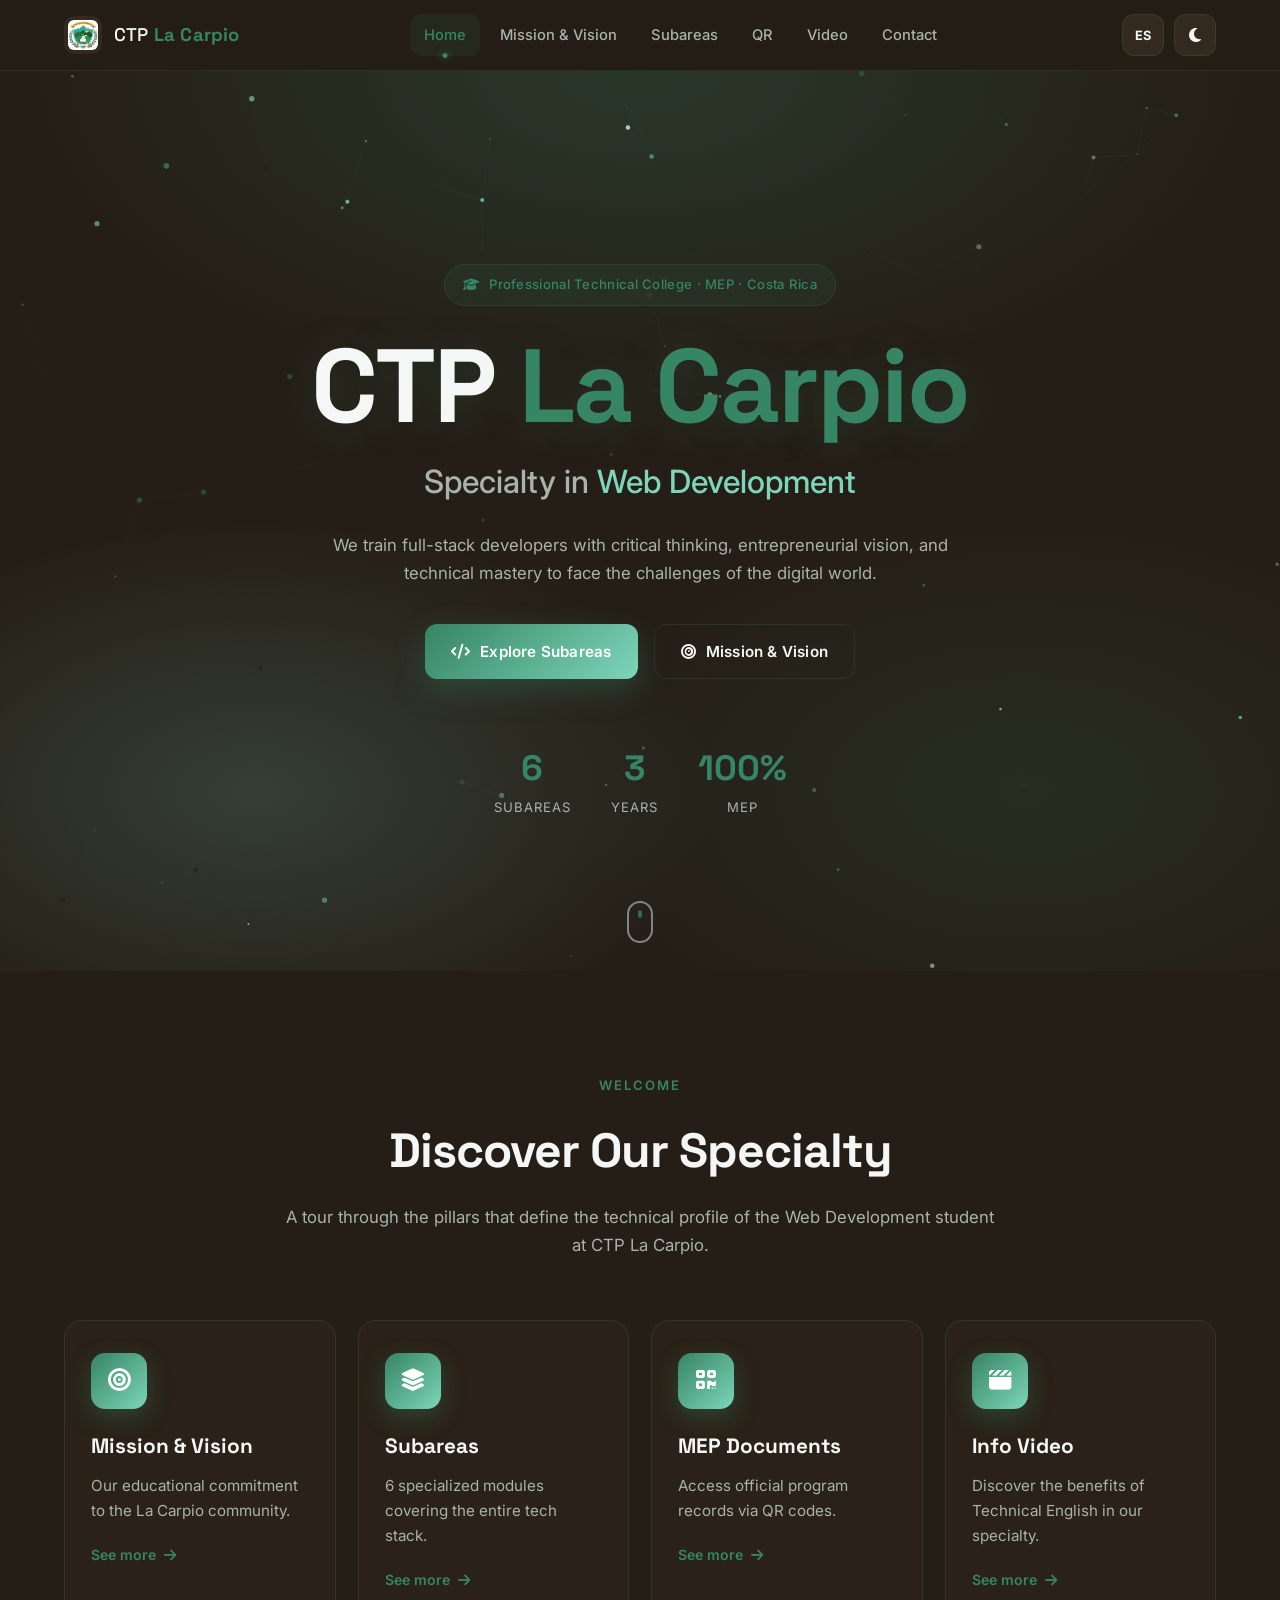
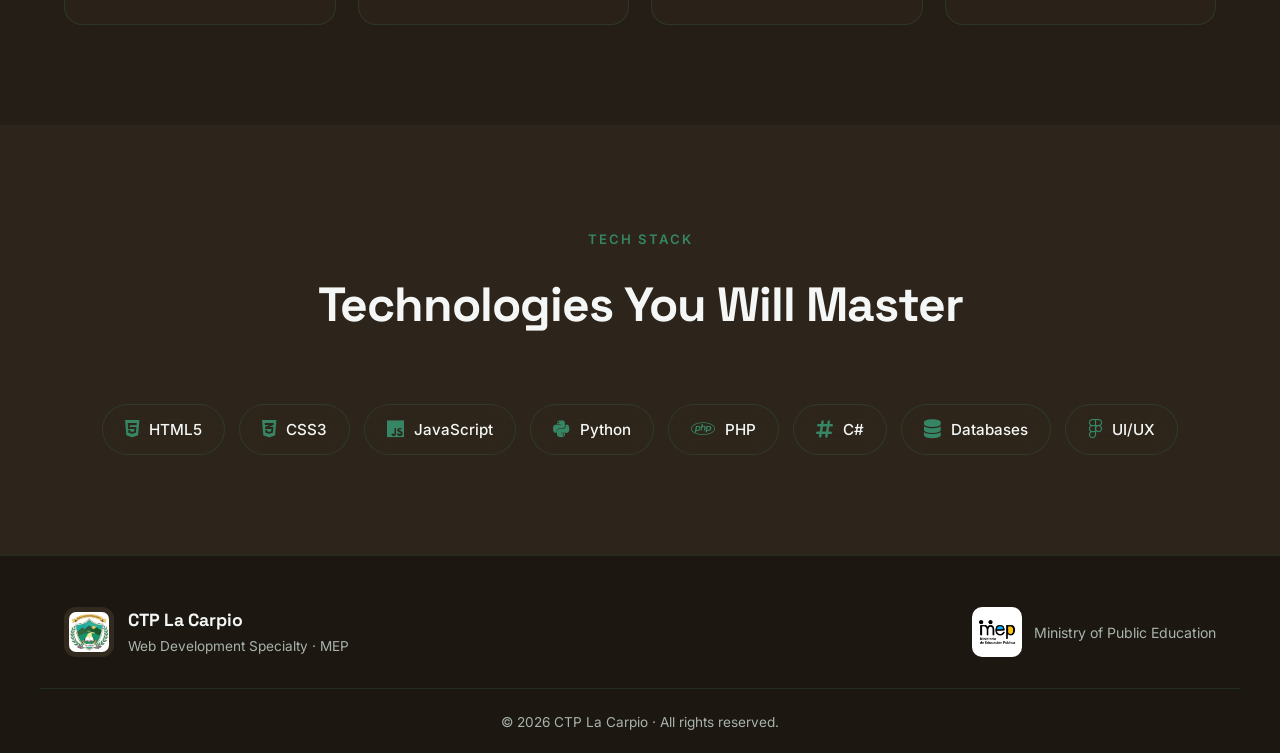
==== commit 9e544486: "toggle language" ====
--- a/index.html
+++ b/index.html
@@ -3,148 +3,101 @@
 <head>
   <meta charset="UTF-8" />
   <meta name="viewport" content="width=device-width, initial-scale=1.0" />
-  <meta name="description" content="CTP La Carpio — Web Development Specialty. Excellence in technical professional education in Costa Rica, certified by MEP." />
   <title>CTP La Carpio · Web Development</title>
-
-  <!-- Safety Script: Forces content to show if AOS fails to load -->
   <script>document.documentElement.className += ' js-loaded';</script>
-  <style>
-    /* If AOS never initializes, make elements visible */
-    html.js-loaded:not(.aos-init) [data-aos] { opacity: 1 !important; transform: none !important; }
-  </style>
-
-  <!-- Fonts -->
+  <style>html.js-loaded:not(.aos-init) [data-aos] { opacity: 1 !important; transform: none !important; }</style>
   <link rel="preconnect" href="https://fonts.googleapis.com" />
   <link rel="preconnect" href="https://fonts.gstatic.com" crossorigin />
   <link href="https://fonts.googleapis.com/css2?family=Inter:wght@300;400;500;600;700;800;900&family=Space+Grotesk:wght@500;700&display=swap" rel="stylesheet" />
-
-  <!-- Font Awesome -->
   <link rel="stylesheet" href="https://cdnjs.cloudflare.com/ajax/libs/font-awesome/6.5.1/css/all.min.css" />
-
-  <!-- AOS -->
   <link rel="stylesheet" href="https://unpkg.com/aos@2.3.1/dist/aos.css" />
-
   <link rel="stylesheet" href="css/style.css" />
 </head>
 <body>
-
-  <!-- ============ NAVBAR ============ -->
   <header class="navbar" id="navbar">
     <div class="container nav-inner">
       <a href="index.html" class="brand">
         <img src="assets/logo-placeholder.png" alt="CTP La Carpio" class="brand-logo" onerror="this.style.display='none'"/>
         <span class="brand-text">CTP <strong>La Carpio</strong></span>
       </a>
-
       <nav class="nav-links" id="navLinks">
-        <a href="index.html" class="nav-link active">Home</a>
-        <a href="mision-vision.html" class="nav-link">Mission & Vision</a>
-        <a href="subareas.html" class="nav-link">Subareas</a>
-        <a href="qr.html" class="nav-link">QR</a>
-        <a href="video.html" class="nav-link">Video</a>
-        <a href="contacto.html" class="nav-link">Contact</a>
+        <a href="index.html" class="nav-link active" data-i18n="nav.home">Home</a>
+        <a href="mision-vision.html" class="nav-link" data-i18n="nav.mv">Mission & Vision</a>
+        <a href="subareas.html" class="nav-link" data-i18n="nav.subareas">Subareas</a>
+        <a href="qr.html" class="nav-link" data-i18n="nav.qr">QR</a>
+        <a href="video.html" class="nav-link" data-i18n="nav.video">Video</a>
+        <a href="contacto.html" class="nav-link" data-i18n="nav.contact">Contact</a>
       </nav>
-
       <div class="nav-actions">
-        <button class="theme-toggle" id="themeToggle" aria-label="Toggle theme">
-          <i class="fa-solid fa-moon"></i>
-        </button>
-        <button class="hamburger" id="hamburger" aria-label="Menu">
-          <span></span><span></span><span></span>
-        </button>
+        <button class="lang-toggle" id="langToggle" aria-label="Change language"><span>ES</span></button>
+        <button class="theme-toggle" id="themeToggle" aria-label="Toggle theme"><i class="fa-solid fa-moon"></i></button>
+        <button class="hamburger" id="hamburger" aria-label="Menu"><span></span><span></span><span></span></button>
       </div>
     </div>
   </header>
 
-  <!-- ============ HERO ============ -->
   <section class="hero">
     <canvas id="particles" class="particles"></canvas>
     <div class="hero-gradient"></div>
-
     <div class="container hero-content">
-      <p class="hero-eyebrow" data-aos="fade-down">
-        <i class="fa-solid fa-graduation-cap"></i>
-        Professional Technical College · MEP · Costa Rica
-      </p>
-
-      <h1 class="hero-title" data-aos="fade-up" data-aos-delay="100">
-        CTP <span class="accent">La Carpio</span>
-      </h1>
-
-      <p class="hero-specialty" data-aos="fade-up" data-aos-delay="200">
-        Specialty in <span class="accent-soft">Web Development</span>
-      </p>
-
-      <p class="hero-desc" data-aos="fade-up" data-aos-delay="300">
-        We train full-stack developers with critical thinking, entrepreneurial vision, 
-        and technical mastery to face the challenges of the digital world.
-      </p>
-
+      <p class="hero-eyebrow" data-aos="fade-down"><i class="fa-solid fa-graduation-cap"></i> <span data-i18n="hero.eyebrow">Professional Technical College · MEP · Costa Rica</span></p>
+      <h1 class="hero-title" data-aos="fade-up" data-aos-delay="100">CTP <span class="accent">La Carpio</span></h1>
+      <p class="hero-specialty" data-aos="fade-up" data-aos-delay="200">Specialty in <span class="accent-soft">Web Development</span></p>
+      <p class="hero-desc" data-aos="fade-up" data-aos-delay="300" data-i18n="hero.desc">We train full-stack developers with critical thinking, entrepreneurial vision, and technical mastery to face the challenges of the digital world.</p>
       <div class="hero-cta" data-aos="fade-up" data-aos-delay="400">
-        <a href="subareas.html" class="btn btn-primary">
-          <i class="fa-solid fa-code"></i> Explore Subareas
-        </a>
-        <a href="mision-vision.html" class="btn btn-ghost">
-          <i class="fa-solid fa-bullseye"></i> Mission & Vision
-        </a>
+        <a href="subareas.html" class="btn btn-primary"><i class="fa-solid fa-code"></i> <span data-i18n="hero.cta1">Explore Subareas</span></a>
+        <a href="mision-vision.html" class="btn btn-ghost"><i class="fa-solid fa-bullseye"></i> <span data-i18n="hero.cta2">Mission & Vision</span></a>
       </div>
-
       <div class="hero-stats" data-aos="fade-up" data-aos-delay="500">
-        <div class="stat"><span class="stat-num">6</span><span class="stat-label">Subareas</span></div>
-        <div class="stat"><span class="stat-num">3</span><span class="stat-label">Years</span></div>
-        <div class="stat"><span class="stat-num">100%</span><span class="stat-label">MEP</span></div>
+        <div class="stat"><span class="stat-num">6</span><span class="stat-label" data-i18n="stat.subareas">Subareas</span></div>
+        <div class="stat"><span class="stat-num">3</span><span class="stat-label" data-i18n="stat.years">Years</span></div>
+        <div class="stat"><span class="stat-num">100%</span><span class="stat-label" data-i18n="stat.mep">MEP</span></div>
       </div>
     </div>
-
-    <div class="scroll-indicator">
-      <span></span>
-    </div>
+    <div class="scroll-indicator"><span></span></div>
   </section>
 
-  <!-- ============ EXPLORE SECTION ============ -->
   <section class="section">
     <div class="container">
       <div class="section-head" data-aos="fade-up">
-        <p class="kicker">Welcome</p>
-        <h2 class="section-title">Discover Our Specialty</h2>
-        <p class="section-sub">A tour through the pillars that define the technical profile of the Web Development student at CTP La Carpio.</p>
+        <p class="kicker" data-i18n="index.explore.kicker">Welcome</p>
+        <h2 class="section-title" data-i18n="index.explore.title">Discover Our Specialty</h2>
+        <p class="section-sub" data-i18n="index.explore.sub">A tour through the pillars that define the technical profile of the Web Development student at CTP La Carpio.</p>
       </div>
-
       <div class="explore-grid">
         <a href="mision-vision.html" class="explore-card" data-aos="fade-up" data-aos-delay="0">
           <div class="explore-icon"><i class="fa-solid fa-bullseye"></i></div>
-          <h3>Mission & Vision</h3>
-          <p>Our educational commitment to the La Carpio community.</p>
-          <span class="explore-link">See more <i class="fa-solid fa-arrow-right"></i></span>
+          <h3 data-i18n="exp.mv.title">Mission & Vision</h3>
+          <p data-i18n="exp.mv.desc">Our educational commitment to the La Carpio community.</p>
+          <span class="explore-link"><span data-i18n="exp.see">See more</span> <i class="fa-solid fa-arrow-right"></i></span>
         </a>
         <a href="subareas.html" class="explore-card" data-aos="fade-up" data-aos-delay="100">
           <div class="explore-icon"><i class="fa-solid fa-layer-group"></i></div>
-          <h3>Subareas</h3>
-          <p>6 specialized modules covering the entire tech stack.</p>
-          <span class="explore-link">See more <i class="fa-solid fa-arrow-right"></i></span>
+          <h3 data-i18n="exp.sub.title">Subareas</h3>
+          <p data-i18n="exp.sub.desc">6 specialized modules covering the entire tech stack.</p>
+          <span class="explore-link"><span data-i18n="exp.see">See more</span> <i class="fa-solid fa-arrow-right"></i></span>
         </a>
         <a href="qr.html" class="explore-card" data-aos="fade-up" data-aos-delay="200">
           <div class="explore-icon"><i class="fa-solid fa-qrcode"></i></div>
-          <h3>MEP Documents</h3>
-          <p>Access official program records via QR codes.</p>
-          <span class="explore-link">See more <i class="fa-solid fa-arrow-right"></i></span>
+          <h3 data-i18n="exp.qr.title">MEP Documents</h3>
+          <p data-i18n="exp.qr.desc">Access official program records via QR codes.</p>
+          <span class="explore-link"><span data-i18n="exp.see">See more</span> <i class="fa-solid fa-arrow-right"></i></span>
         </a>
         <a href="video.html" class="explore-card" data-aos="fade-up" data-aos-delay="300">
           <div class="explore-icon"><i class="fa-solid fa-clapperboard"></i></div>
-          <h3>Info Video</h3>
-          <p>Discover the benefits of Technical English in our specialty.</p>
-          <span class="explore-link">See more <i class="fa-solid fa-arrow-right"></i></span>
+          <h3 data-i18n="exp.video.title">Info Video</h3>
+          <p data-i18n="exp.video.desc">Discover the benefits of Technical English in our specialty.</p>
+          <span class="explore-link"><span data-i18n="exp.see">See more</span> <i class="fa-solid fa-arrow-right"></i></span>
         </a>
       </div>
     </div>
   </section>
 
-  <!-- ============ TECH STACK ============ -->
   <section class="section section-alt">
     <div class="container">
       <div class="section-head" data-aos="fade-up">
-        <p class="kicker">Tech Stack</p>
-        <h2 class="section-title">Technologies You Will Master</h2>
+        <p class="kicker" data-i18n="index.tech.kicker">Tech Stack</p>
+        <h2 class="section-title" data-i18n="index.tech.title">Technologies You Will Master</h2>
       </div>
       <div class="tech-grid">
         <div class="tech-pill" data-aos="zoom-in" data-aos-delay="0"><i class="fa-brands fa-html5"></i> HTML5</div>
@@ -159,27 +112,22 @@
     </div>
   </section>
 
-  <!-- ============ FOOTER ============ -->
   <footer class="footer">
     <div class="container footer-inner">
       <div class="footer-brand">
         <img src="assets/logo-placeholder.png" alt="CTP La Carpio" class="footer-logo" onerror="this.style.display='none'"/>
-        <div>
-          <p class="footer-title">CTP La Carpio</p>
-          <p class="footer-sub">Web Development Specialty · MEP</p>
-        </div>
+        <div><p class="footer-title">CTP La Carpio</p><p class="footer-sub" data-i18n="footer.sub">Web Development Specialty · MEP</p></div>
       </div>
       <div class="footer-mep">
         <img src="assets/mep-logo-placeholder.png" alt="MEP" class="mep-logo" onerror="this.style.display='none'"/>
-        <span>Ministry of Public Education</span>
+        <span data-i18n="footer.mep">Ministry of Public Education</span>
       </div>
     </div>
-    <div class="footer-bottom">
-      <p>© <span id="year"></span> CTP La Carpio · All rights reserved.</p>
-    </div>
+    <div class="footer-bottom"><p>© <span id="year"></span> CTP La Carpio · <span data-i18n="footer.copy">All rights reserved.</span></p></div>
   </footer>
 
   <script src="https://unpkg.com/aos@2.3.1/dist/aos.js"></script>
+  <script src="js/translations.js"></script>
   <script src="js/main.js"></script>
 </body>
 </html>
--- a/css/style.css
+++ b/css/style.css
@@ -1131,4 +1131,24 @@
     animation-duration: 0.01ms !important;
     transition-duration: 0.01ms !important;
   }
+}
+/* Language Toggle Button */
+.lang-toggle {
+  font-size: 0.8rem;
+  font-weight: 700;
+  letter-spacing: 0.5px;
+  width: 42px; 
+  height: 42px;
+  border-radius: 12px;
+  display: grid;
+  place-items: center;
+  background: var(--bg-soft);
+  border: 1px solid var(--card-border);
+  color: var(--text);
+  transition: transform 0.3s var(--ease), background 0.3s, border-color 0.3s, color 0.3s;
+}
+.lang-toggle:hover {
+  transform: scale(1.06);
+  border-color: var(--card-hover-border);
+  color: var(--accent);
 }
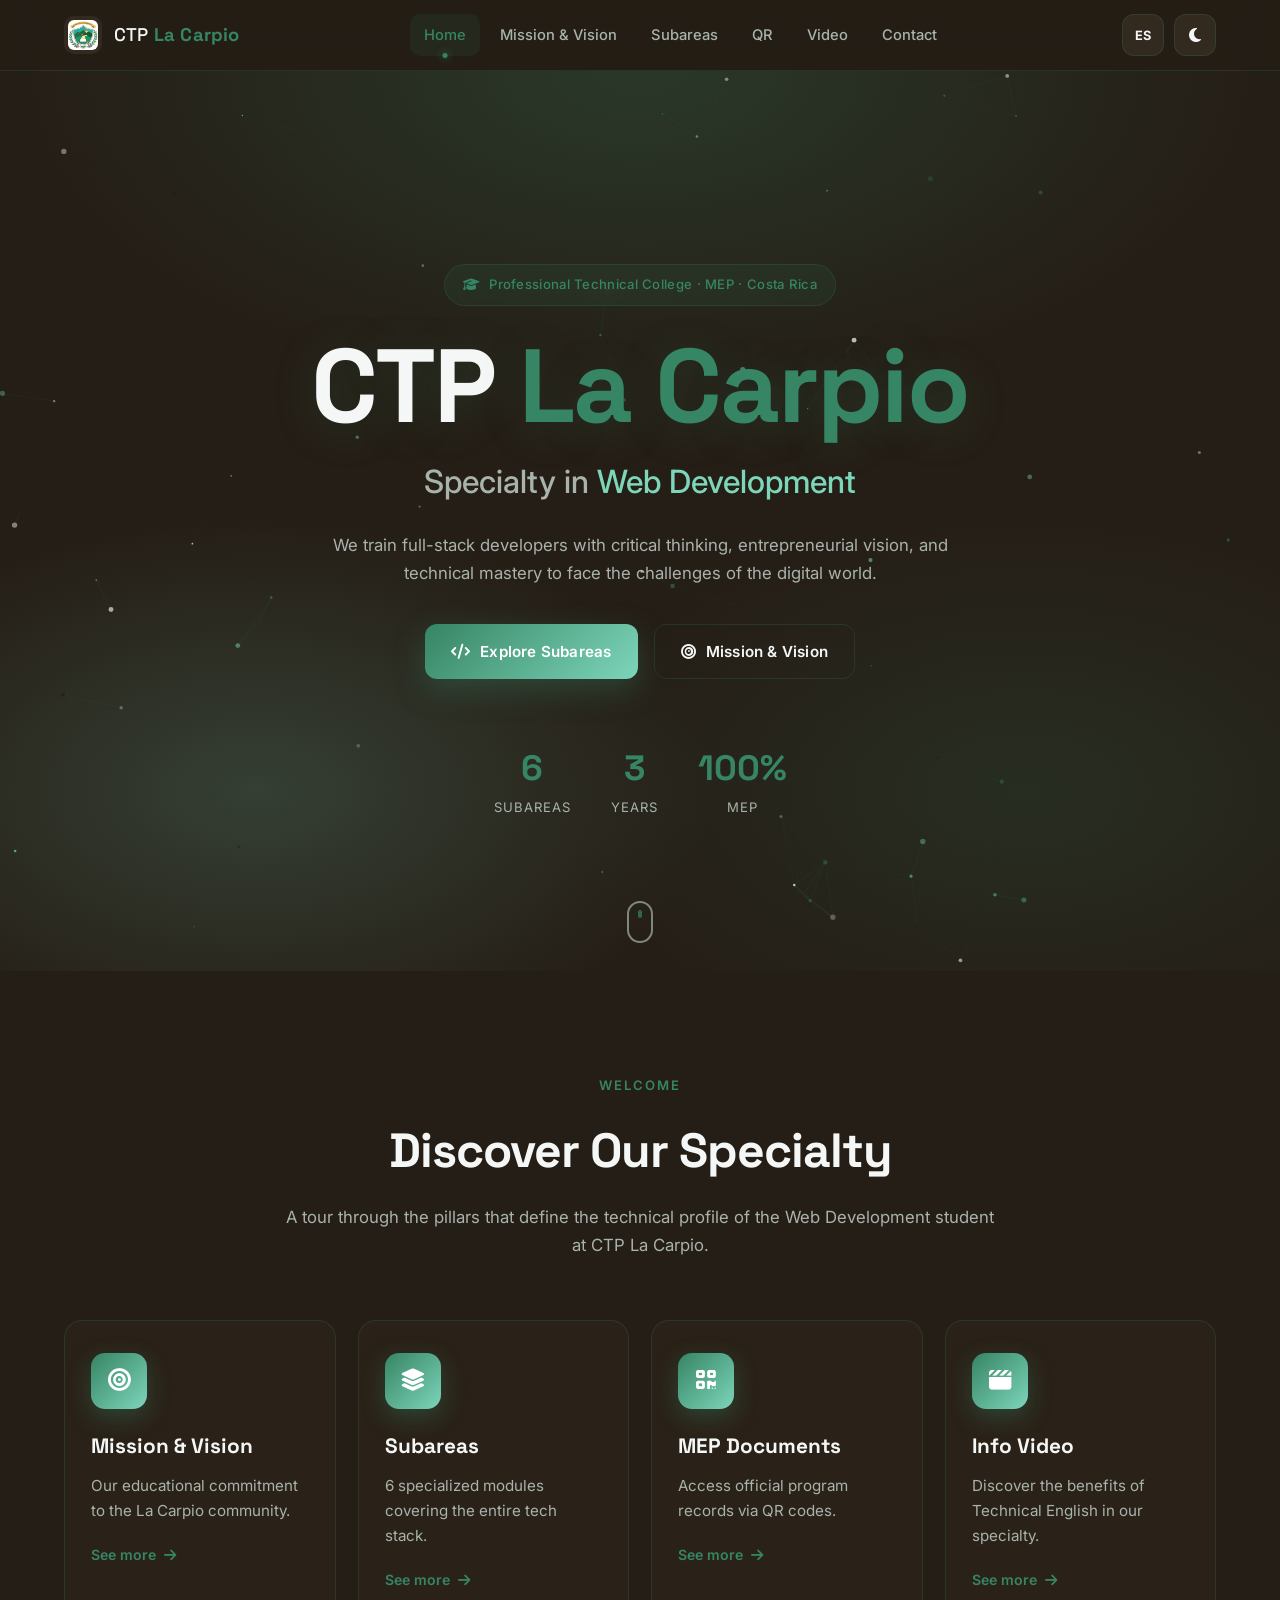
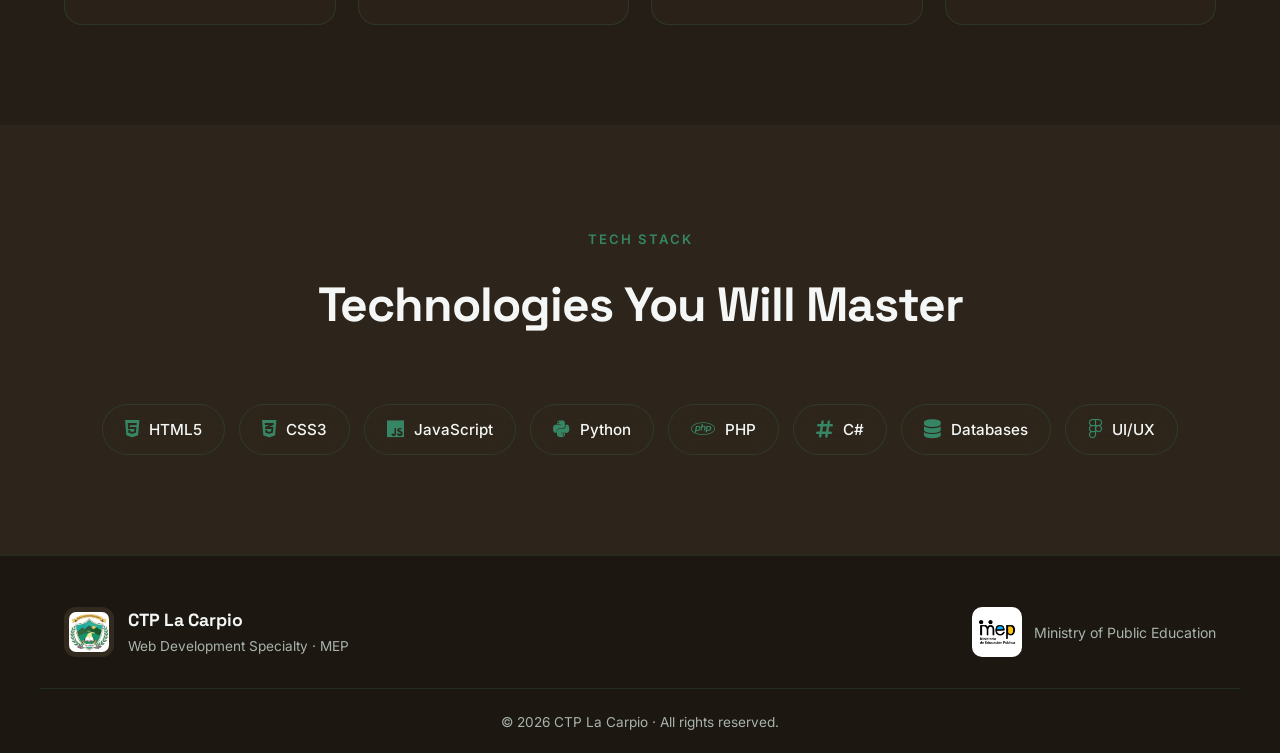
==== commit cf0c3697: "XD" ====
--- a/index.html
+++ b/index.html
@@ -4,8 +4,6 @@
   <meta charset="UTF-8" />
   <meta name="viewport" content="width=device-width, initial-scale=1.0" />
   <title>CTP La Carpio · Web Development</title>
-  <script>document.documentElement.className += ' js-loaded';</script>
-  <style>html.js-loaded:not(.aos-init) [data-aos] { opacity: 1 !important; transform: none !important; }</style>
   <link rel="preconnect" href="https://fonts.googleapis.com" />
   <link rel="preconnect" href="https://fonts.gstatic.com" crossorigin />
   <link href="https://fonts.googleapis.com/css2?family=Inter:wght@300;400;500;600;700;800;900&family=Space+Grotesk:wght@500;700&display=swap" rel="stylesheet" />
@@ -126,8 +124,9 @@
     <div class="footer-bottom"><p>© <span id="year"></span> CTP La Carpio · <span data-i18n="footer.copy">All rights reserved.</span></p></div>
   </footer>
 
-  <script src="https://unpkg.com/aos@2.3.1/dist/aos.js"></script>
-  <script src="js/translations.js"></script>
-  <script src="js/main.js"></script>
+  <!-- Add data-cfasync="false" to prevent Cloudflare from delaying execution -->
+  <script data-cfasync="false" src="https://unpkg.com/aos@2.3.1/dist/aos.js"></script>
+  <script data-cfasync="false" src="js/translations.js"></script>
+  <script data-cfasync="false" src="js/main.js"></script>
 </body>
 </html>
--- a/css/style.css
+++ b/css/style.css
@@ -1151,4 +1151,6 @@
   transform: scale(1.06);
   border-color: var(--card-hover-border);
   color: var(--accent);
-}+}
+/* AOS Fallback: If AOS fails to load, show all content */
+html:not(.aos-init) [data-aos] { opacity: 1 !important; transform: none !important; }
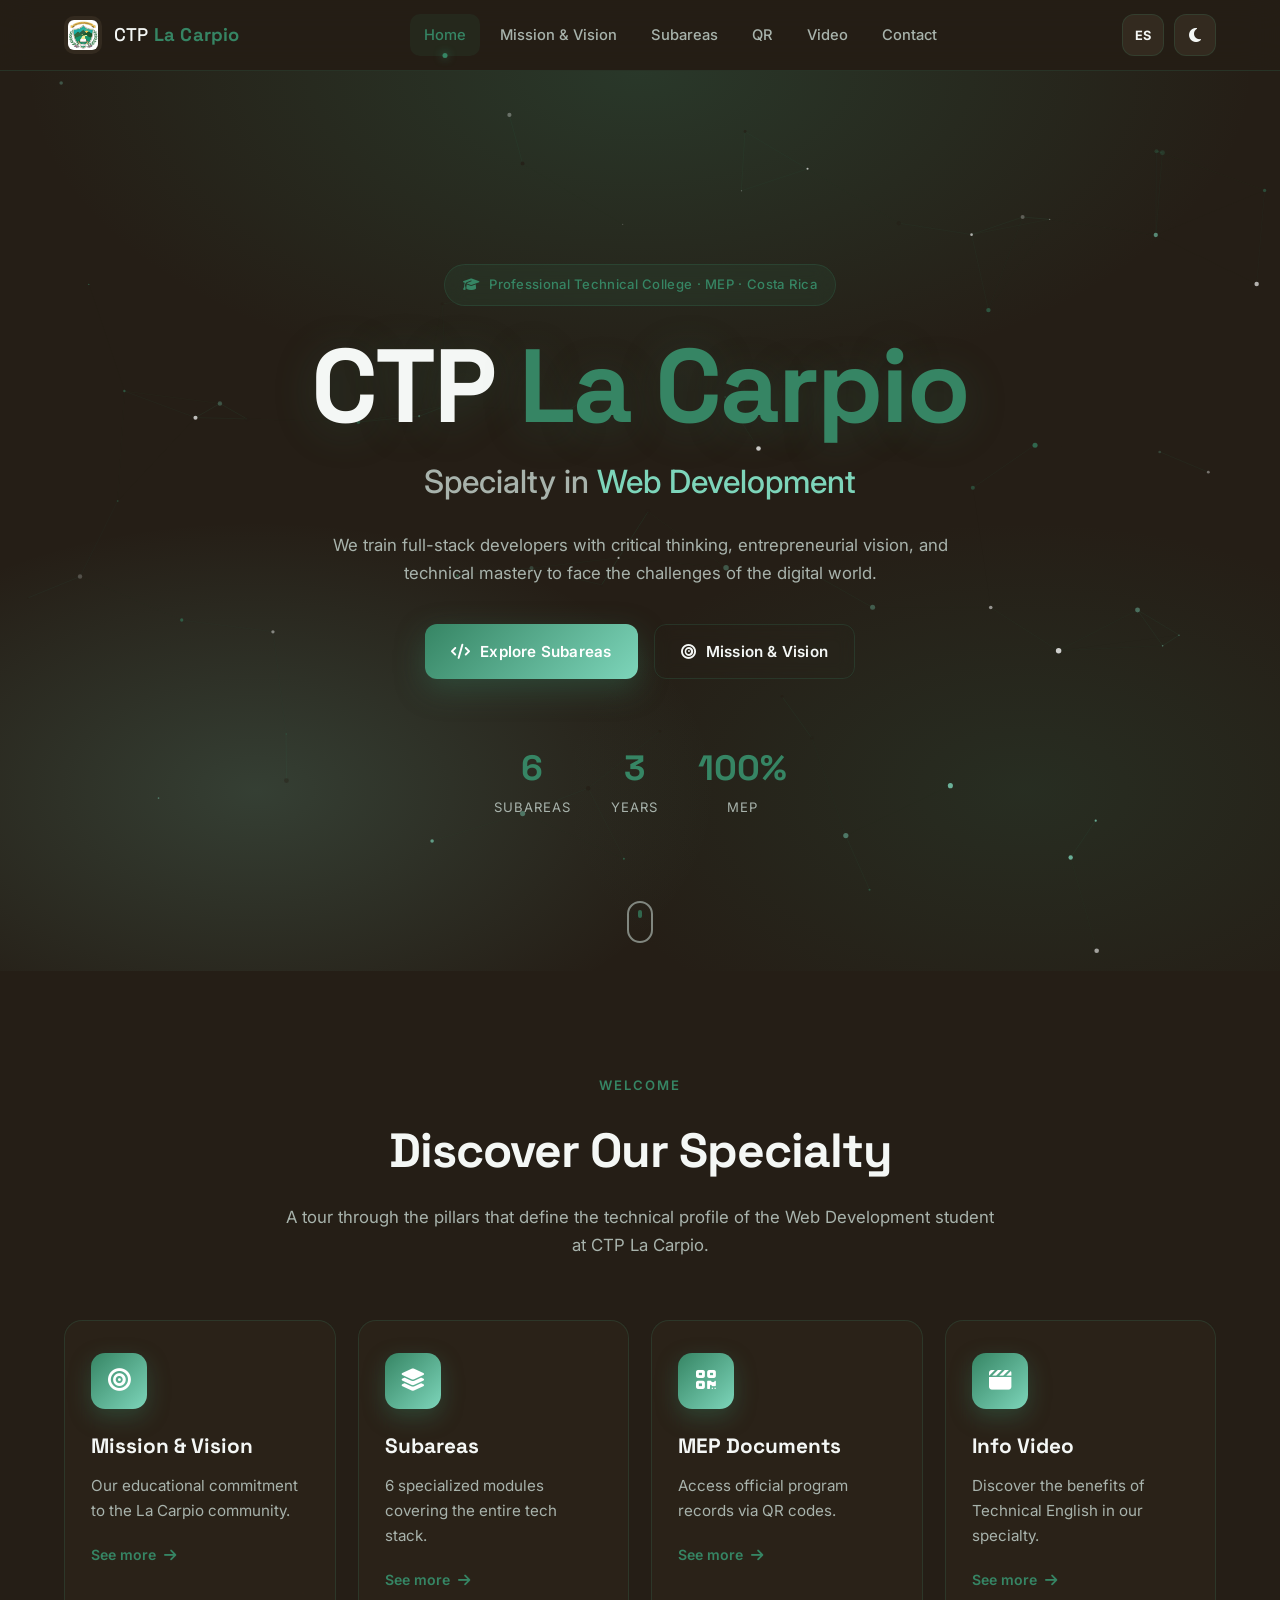
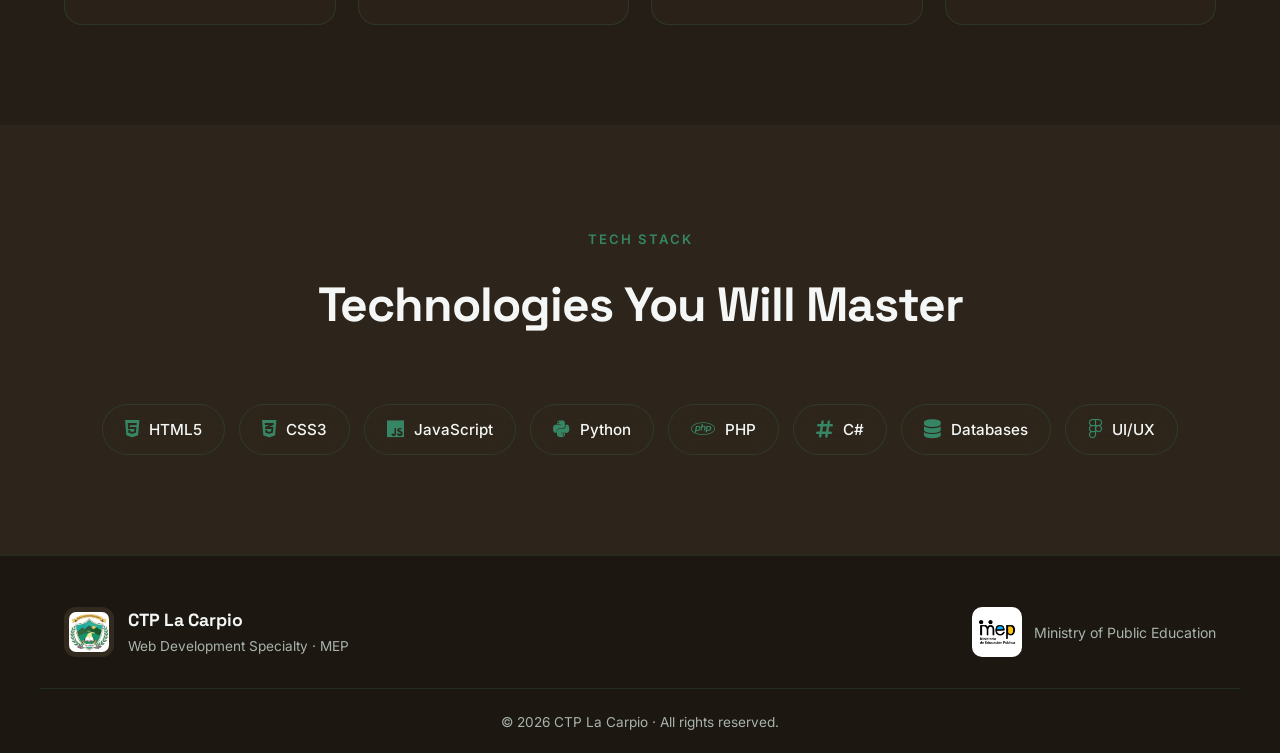
==== commit 19029352: "MAIN JS" ====
--- a/index.html
+++ b/index.html
@@ -125,8 +125,8 @@
   </footer>
 
   <!-- Add data-cfasync="false" to prevent Cloudflare from delaying execution -->
+  <!-- Add data-cfasync="false" to prevent Cloudflare from delaying execution -->
   <script data-cfasync="false" src="https://unpkg.com/aos@2.3.1/dist/aos.js"></script>
-  <script data-cfasync="false" src="js/translations.js"></script>
   <script data-cfasync="false" src="js/main.js"></script>
 </body>
 </html>
